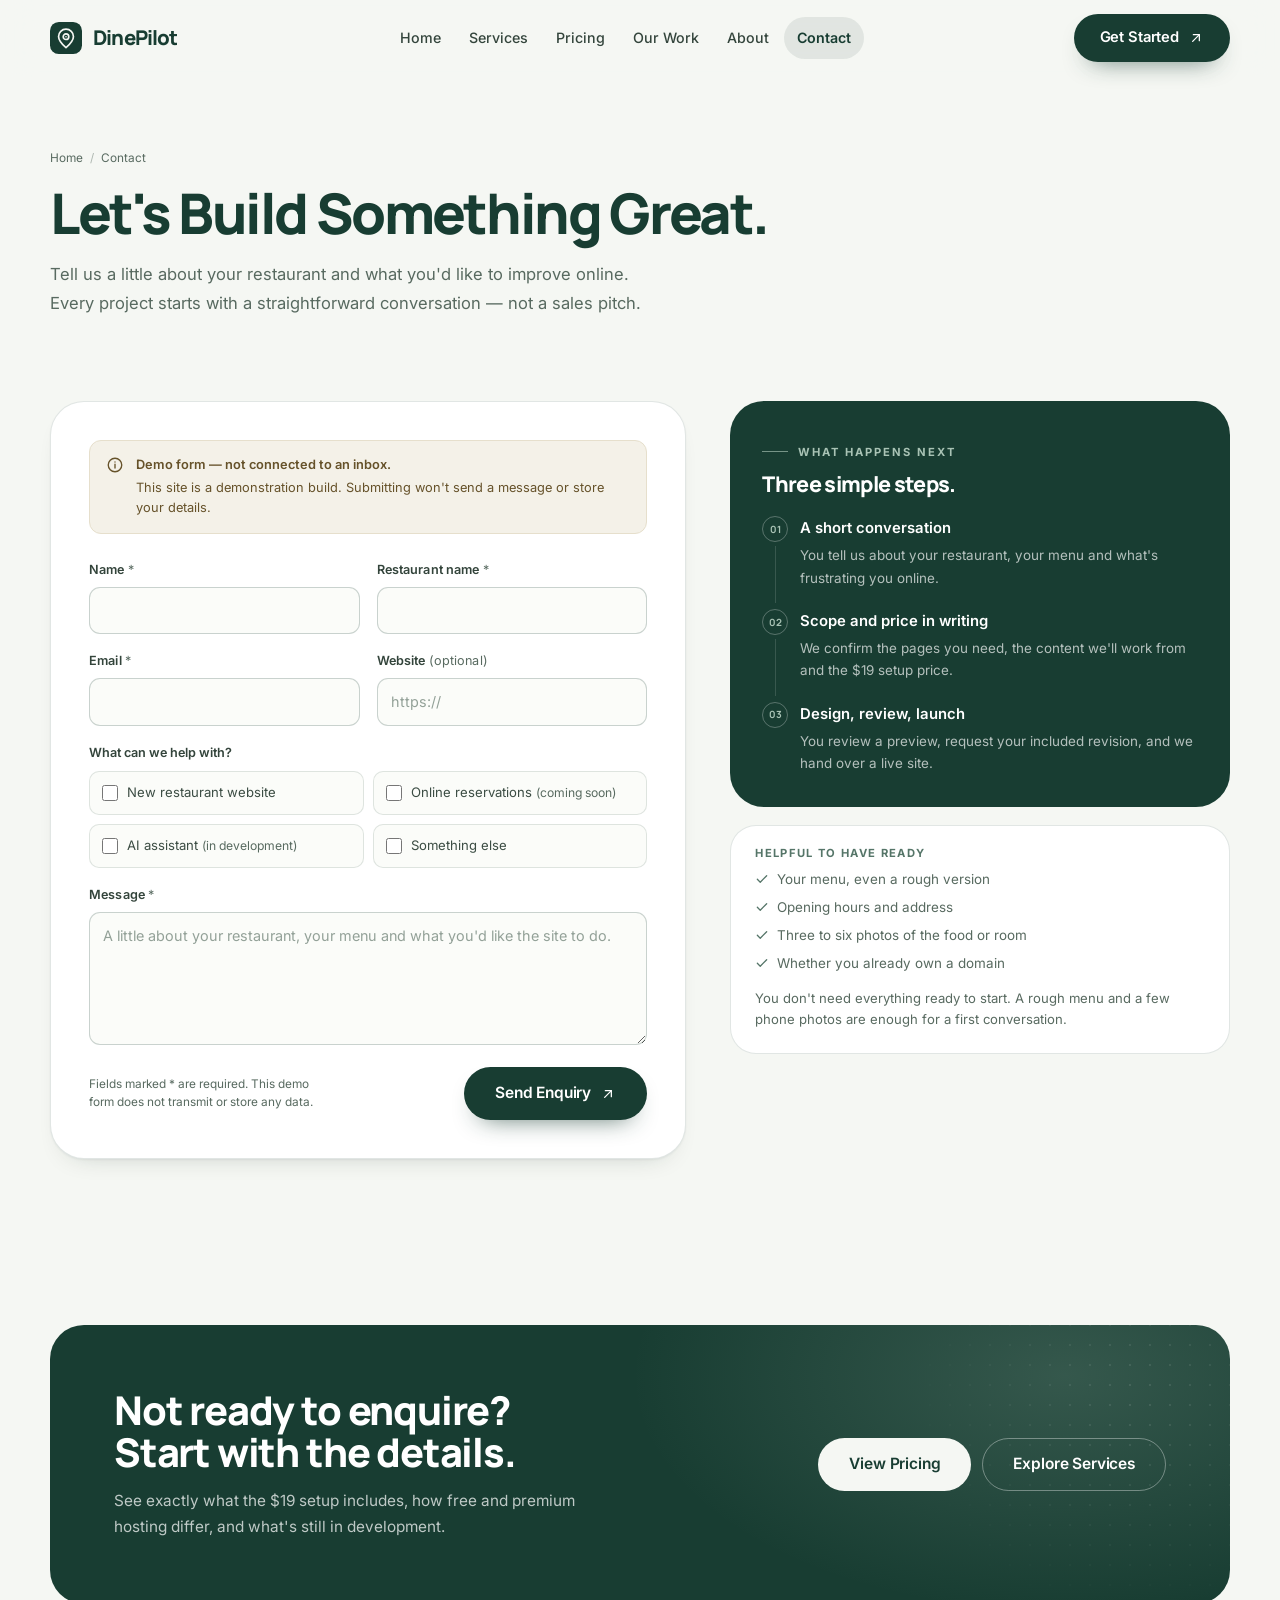
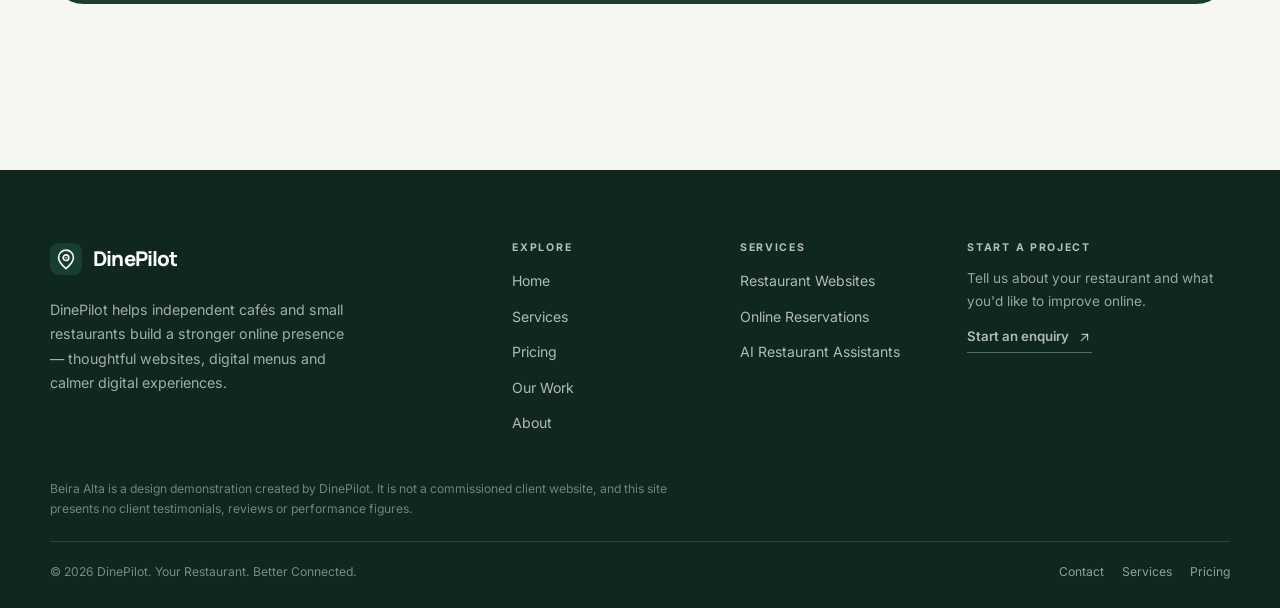
==== contact.html @ 406a835b "Add files via upload" ====
<!DOCTYPE html>
<html lang="en">
<head>
  <meta charset="utf-8">
  <meta name="viewport" content="width=device-width, initial-scale=1">
  <title>Contact DinePilot — Let's Build Something Great</title>
  <meta name="description" content="Tell DinePilot about your restaurant and what you'd like to improve online. Enquire about a restaurant website, online reservations or an AI assistant.">
  <meta name="theme-color" content="#183D32">
  <meta name="robots" content="index, follow">
  <meta property="og:type" content="website">
  <meta property="og:site_name" content="DinePilot">
  <meta property="og:title" content="Contact DinePilot">
  <meta property="og:description" content="Start an enquiry about a restaurant website, reservations or an AI assistant. Clear steps, no hard sell.">
  <meta property="og:image" content="assets/img/coffee-cheers.jpg">
  <meta name="twitter:card" content="summary_large_image">
  <link rel="icon" href="favicon.svg" type="image/svg+xml">
  <link rel="preconnect" href="https://fonts.googleapis.com">
  <link rel="preconnect" href="https://fonts.gstatic.com" crossorigin>
  <link href="https://fonts.googleapis.com/css2?family=Inter:wght@400;500;600&family=Manrope:wght@600;700;800&display=swap" rel="stylesheet">
  <link rel="stylesheet" href="assets/css/styles.css"></head>
<body>
  <a class="skip-link" href="#main">Skip to content</a>

  <header class="site-header" data-header>
    <div class="container nav">
      <a class="brand" href="index.html" aria-label="DinePilot home">
        <svg viewBox="0 0 40 40" aria-hidden="true" focusable="false">
          <rect width="40" height="40" rx="11" fill="#183D32"/>
          <path d="M20 9c-5.2 0-9.3 4-9.3 9.1 0 5.6 6.3 11.4 9.3 14 3-2.6 9.3-8.4 9.3-14C29.3 13 25.2 9 20 9Z" fill="none" stroke="#F5F7F3" stroke-width="2.1" stroke-linejoin="round"/>
          <circle cx="20" cy="18.4" r="3.5" fill="none" stroke="#F5F7F3" stroke-width="2.1"/>
          <circle cx="20" cy="18.4" r="1" fill="#F5F7F3"/>
        </svg>
        DinePilot
      </a>

      <nav aria-label="Primary">
        <ul class="nav__links">
          <li><a href="index.html">Home</a></li>
          <li><a href="services.html">Services</a></li>
          <li><a href="pricing.html">Pricing</a></li>
          <li><a href="work.html">Our Work</a></li>
          <li><a href="about.html">About</a></li>
          <li><a href="contact.html" aria-current="page">Contact</a></li>
        </ul>
      </nav>

      <div class="nav__cta">
        <a class="btn btn--primary" href="contact.html">
          Get Started
          <svg viewBox="0 0 24 24" fill="none" stroke="currentColor" stroke-width="1.9" stroke-linecap="round" stroke-linejoin="round" aria-hidden="true"><path d="M7 17 17 7"/><path d="M8 7h9v9"/></svg>
        </a>
        <button class="nav__toggle" type="button" aria-expanded="false" aria-controls="mobile-nav" aria-label="Open menu" data-nav-toggle><span></span></button>
      </div>
    </div>

    <div class="mobile-nav" id="mobile-nav" data-mobile-nav>
      <nav aria-label="Mobile">
        <ul>
          <li><a href="index.html">Home</a></li>
          <li><a href="services.html">Services</a></li>
          <li><a href="pricing.html">Pricing</a></li>
          <li><a href="work.html">Our Work</a></li>
          <li><a href="about.html">About</a></li>
          <li><a href="contact.html" aria-current="page">Contact</a></li>
        </ul>
      </nav>
      <a class="btn btn--primary" href="contact.html">Get Started</a>
    </div>
  </header>

  <main id="main">
    <section class="page-hero">
      <div class="container">
        <nav class="crumbs" aria-label="Breadcrumb">
          <a href="index.html">Home</a>
          <span class="sep">/</span>
          <span aria-current="page">Contact</span>
        </nav>
        <h1>Let's Build Something Great.</h1>
        <p class="lede">Tell us a little about your restaurant and what you'd like to improve online. Every project starts with a straightforward conversation — not a sales pitch.</p>
      </div>
    </section>

    <section class="section" style="padding-top: clamp(18px, 3vw, 32px);">
      <div class="container contact-grid">
        <form class="form-card" data-demo-form>
          <div class="demo-banner" role="note">
            <svg viewBox="0 0 24 24" fill="none" stroke="currentColor" stroke-width="1.8" stroke-linecap="round" stroke-linejoin="round" aria-hidden="true"><circle cx="12" cy="12" r="9"/><path d="M12 11v5M12 8h.01"/></svg>
            <div>
              <strong>Demo form — not connected to an inbox.</strong>
              This site is a demonstration build. Submitting won't send a message or store your details.
            </div>
          </div>

          <div class="form-grid">
            <div class="field">
              <label for="name">Name <span class="opt" aria-hidden="true">*</span></label>
              <input id="name" name="name" type="text" autocomplete="name" required>
            </div>
            <div class="field">
              <label for="restaurant">Restaurant name <span class="opt" aria-hidden="true">*</span></label>
              <input id="restaurant" name="restaurant" type="text" autocomplete="organization" required>
            </div>
            <div class="field">
              <label for="email">Email <span class="opt" aria-hidden="true">*</span></label>
              <input id="email" name="email" type="email" autocomplete="email" required>
            </div>
            <div class="field">
              <label for="website">Website <span class="opt">(optional)</span></label>
              <input id="website" name="website" type="url" placeholder="https://" autocomplete="url">
            </div>

            <fieldset class="field--full">
              <legend>What can we help with?</legend>
              <div class="check-grid">
                <label class="check">
                  <input type="checkbox" name="interest" value="website">
                  <span>New restaurant website</span>
                </label>
                <label class="check">
                  <input type="checkbox" name="interest" value="reservations">
                  <span>Online reservations <em>(coming soon)</em></span>
                </label>
                <label class="check">
                  <input type="checkbox" name="interest" value="ai">
                  <span>AI assistant <em>(in development)</em></span>
                </label>
                <label class="check">
                  <input type="checkbox" name="interest" value="other">
                  <span>Something else</span>
                </label>
              </div>
            </fieldset>

            <div class="field field--full">
              <label for="message">Message <span class="opt" aria-hidden="true">*</span></label>
              <textarea id="message" name="message" rows="5" required placeholder="A little about your restaurant, your menu and what you'd like the site to do."></textarea>
            </div>
          </div>

          <div class="form-footer">
            <p>Fields marked * are required. This demo form does not transmit or store any data.</p>
            <button class="btn btn--primary btn--lg" type="submit">
              Send Enquiry
              <svg viewBox="0 0 24 24" fill="none" stroke="currentColor" stroke-width="1.9" stroke-linecap="round" stroke-linejoin="round" aria-hidden="true"><path d="M7 17 17 7"/><path d="M8 7h9v9"/></svg>
            </button>
          </div>
          <div class="form-status" role="status" aria-live="polite" data-form-status></div>
        </form>

        <aside>
          <div class="steps-card">
            <span class="eyebrow eyebrow--light">What happens next</span>
            <h2>Three simple steps.</h2>
            <ol>
              <li>
                <strong>A short conversation</strong>
                <p>You tell us about your restaurant, your menu and what's frustrating you online.</p>
              </li>
              <li>
                <strong>Scope and price in writing</strong>
                <p>We confirm the pages you need, the content we'll work from and the $19 setup price.</p>
              </li>
              <li>
                <strong>Design, review, launch</strong>
                <p>You review a preview, request your included revision, and we hand over a live site.</p>
              </li>
            </ol>
          </div>

          <div class="aside-note">
            <h3>Helpful to have ready</h3>
            <ul>
              <li><svg viewBox="0 0 24 24" fill="none" stroke="currentColor" stroke-width="2.2" stroke-linecap="round" stroke-linejoin="round" aria-hidden="true"><path d="m4 12.5 5 5L20 6.5"/></svg>Your menu, even a rough version</li>
              <li><svg viewBox="0 0 24 24" fill="none" stroke="currentColor" stroke-width="2.2" stroke-linecap="round" stroke-linejoin="round" aria-hidden="true"><path d="m4 12.5 5 5L20 6.5"/></svg>Opening hours and address</li>
              <li><svg viewBox="0 0 24 24" fill="none" stroke="currentColor" stroke-width="2.2" stroke-linecap="round" stroke-linejoin="round" aria-hidden="true"><path d="m4 12.5 5 5L20 6.5"/></svg>Three to six photos of the food or room</li>
              <li><svg viewBox="0 0 24 24" fill="none" stroke="currentColor" stroke-width="2.2" stroke-linecap="round" stroke-linejoin="round" aria-hidden="true"><path d="m4 12.5 5 5L20 6.5"/></svg>Whether you already own a domain</li>
            </ul>
            <p style="margin-top: 14px;">You don't need everything ready to start. A rough menu and a few phone photos are enough for a first conversation.</p>
          </div>
        </aside>
      </div>
    </section>

    <section class="section section--tight" style="padding-bottom: clamp(40px, 5vw, 64px);">
      <div class="container">
        <div class="cta-panel reveal">
          <div class="cta-panel__inner">
            <div>
              <h2>Not ready to enquire? Start with the details.</h2>
              <p>See exactly what the $19 setup includes, how free and premium hosting differ, and what's still in development.</p>
            </div>
            <div class="cta-panel__actions">
              <a class="btn btn--light btn--lg" href="pricing.html">View Pricing</a>
              <a class="btn btn--outline-light btn--lg" href="services.html">Explore Services</a>
            </div>
          </div>
        </div>
      </div>
    </section>
  </main>

  <footer class="site-footer">
    <div class="container">
      <div class="footer__grid">
        <div>
          <a class="brand brand--footer" href="index.html" aria-label="DinePilot home">
            <svg viewBox="0 0 40 40" aria-hidden="true" focusable="false">
              <rect width="40" height="40" rx="11" fill="#183D32"/>
              <path d="M20 9c-5.2 0-9.3 4-9.3 9.1 0 5.6 6.3 11.4 9.3 14 3-2.6 9.3-8.4 9.3-14C29.3 13 25.2 9 20 9Z" fill="none" stroke="#F5F7F3" stroke-width="2.1" stroke-linejoin="round"/>
              <circle cx="20" cy="18.4" r="3.5" fill="none" stroke="#F5F7F3" stroke-width="2.1"/>
              <circle cx="20" cy="18.4" r="1" fill="#F5F7F3"/>
            </svg>
            DinePilot
          </a>
          <p class="footer__about">DinePilot helps independent cafés and small restaurants build a stronger online presence — thoughtful websites, digital menus and calmer digital experiences.</p>
        </div>
        <div class="footer__col">
          <h4>Explore</h4>
          <ul>
            <li><a href="index.html">Home</a></li>
            <li><a href="services.html">Services</a></li>
            <li><a href="pricing.html">Pricing</a></li>
            <li><a href="work.html">Our Work</a></li>
            <li><a href="about.html">About</a></li>
          </ul>
        </div>
        <div class="footer__col">
          <h4>Services</h4>
          <ul>
            <li><a href="services.html#websites">Restaurant Websites</a></li>
            <li><a href="services.html#reservations">Online Reservations</a></li>
            <li><a href="services.html#assistants">AI Restaurant Assistants</a></li>
          </ul>
        </div>
        <div class="footer__col">
          <h4>Start a project</h4>
          <p>Tell us about your restaurant and what you'd like to improve online.</p>
          <a class="link-arrow link-arrow--light" href="contact.html">
            Start an enquiry
            <svg viewBox="0 0 24 24" fill="none" stroke="currentColor" stroke-width="1.9" stroke-linecap="round" stroke-linejoin="round" aria-hidden="true"><path d="M7 17 17 7"/><path d="M8 7h9v9"/></svg>
          </a>
        </div>
      </div>
      <p class="footer__note">Beira Alta is a design demonstration created by DinePilot. It is not a commissioned client website, and this site presents no client testimonials, reviews or performance figures.</p>
      <div class="footer__bottom">
        <p>© <span data-year>2026</span> DinePilot. Your Restaurant. Better Connected.</p>
        <ul>
          <li><a href="contact.html">Contact</a></li>
          <li><a href="services.html">Services</a></li>
          <li><a href="pricing.html">Pricing</a></li>
        </ul>
      </div>
    </div>
  </footer>

  <script src="assets/js/main.js" defer></script>
</body>
</html>
---- assets/css/styles.css ----
/* ==========================================================================
   DinePilot — design system
   Forest green, warm off-white, editorial type, quiet motion.
   ========================================================================== */

:root {
  --forest: #183d32;
  --forest-800: #14342a;
  --forest-900: #0f271f;
  --moss: #557568;
  --sage: #a9c3b5;
  --sage-100: #e7eee8;
  --sage-50: #f0f4ef;
  --paper: #f5f7f3;
  --white: #ffffff;
  --ink: #202923;
  --muted: #586a60;
  --line: rgba(24, 61, 50, 0.13);
  --line-strong: rgba(24, 61, 50, 0.22);
  --sand: #f4f1e8;
  --sand-ink: #6d5830;

  --font-display: "Manrope", "Inter", system-ui, -apple-system, "Segoe UI", sans-serif;
  --font-body: "Inter", system-ui, -apple-system, "Segoe UI", sans-serif;

  --radius-sm: 12px;
  --radius: 18px;
  --radius-lg: 26px;
  --radius-xl: 34px;

  --shadow-sm: 0 1px 2px rgba(16, 39, 31, 0.05), 0 12px 28px -20px rgba(16, 39, 31, 0.3);
  --shadow-md: 0 2px 4px rgba(16, 39, 31, 0.05), 0 26px 50px -30px rgba(16, 39, 31, 0.42);
  --shadow-lg: 0 34px 70px -34px rgba(16, 39, 31, 0.5);

  --container: 1180px;
  --gut: clamp(20px, 5vw, 40px);
  --ease: cubic-bezier(0.22, 0.61, 0.36, 1);
}

/* ---------- Reset ---------- */
*,
*::before,
*::after { box-sizing: border-box; }

html { -webkit-text-size-adjust: 100%; scroll-behavior: smooth; }

body {
  margin: 0;
  background: var(--paper);
  color: var(--ink);
  font-family: var(--font-body);
  font-size: 16px;
  line-height: 1.65;
  -webkit-font-smoothing: antialiased;
  -moz-osx-font-smoothing: grayscale;
  overflow-x: clip;
}

body.is-locked { overflow: hidden; }

img { display: block; max-width: 100%; height: auto; }
svg { display: block; }
a { color: inherit; text-decoration: none; }
button { font: inherit; }
ul, ol { margin: 0; padding: 0; }
p { margin: 0; }

::selection { background: var(--forest); color: var(--paper); }

:focus-visible {
  outline: 3px solid #6f9683;
  outline-offset: 3px;
  border-radius: 4px;
}

h1, h2, h3, h4 {
  margin: 0;
  font-family: var(--font-display);
  font-weight: 800;
  line-height: 1.06;
  letter-spacing: -0.03em;
  color: var(--forest);
  text-wrap: balance;
}

/* ---------- Layout helpers ---------- */
.container {
  width: min(100% - (var(--gut) * 2), var(--container));
  margin-inline: auto;
}

.section { padding-block: clamp(64px, 8vw, 110px); }
.section--white { background: var(--white); }
.section--tight { padding-block: clamp(40px, 5vw, 64px); }

.skip-link {
  position: absolute;
  top: -100px;
  left: 20px;
  z-index: 200;
  background: var(--forest);
  color: #fff;
  padding: 12px 20px;
  border-radius: 999px;
  font-size: 0.9rem;
  font-weight: 600;
  transition: top 0.2s var(--ease);
}
.skip-link:focus { top: 16px; }

.visually-hidden {
  position: absolute;
  width: 1px;
  height: 1px;
  padding: 0;
  margin: -1px;
  overflow: hidden;
  clip: rect(0 0 0 0);
  white-space: nowrap;
  border: 0;
}

/* ---------- Type ---------- */
.eyebrow {
  display: inline-flex;
  align-items: center;
  gap: 10px;
  font-family: var(--font-body);
  font-size: 0.7rem;
  font-weight: 700;
  letter-spacing: 0.18em;
  text-transform: uppercase;
  color: var(--moss);
}
.eyebrow::before {
  content: "";
  width: 26px;
  height: 1px;
  background: currentColor;
  opacity: 0.65;
}
.eyebrow--light { color: var(--sage); }

.section-title {
  font-size: clamp(1.95rem, 3.4vw, 2.85rem);
  line-height: 1.08;
}

.section-lede {
  max-width: 56ch;
  color: var(--muted);
  font-size: 1.03rem;
  line-height: 1.72;
}

.section-head {
  display: grid;
  gap: 16px;
  margin-bottom: clamp(34px, 4.6vw, 54px);
}

.section-head--split {
  grid-template-columns: minmax(0, 1.12fr) minmax(0, 0.88fr);
  gap: 24px 56px;
  align-items: end;
  max-width: none;
}
.section-head--split .section-lede { max-width: 46ch; padding-bottom: 4px; }

/* ---------- Buttons ---------- */
.btn {
  display: inline-flex;
  align-items: center;
  justify-content: center;
  gap: 9px;
  padding: 14px 25px;
  border: 1px solid transparent;
  border-radius: 999px;
  background: none;
  font-family: var(--font-body);
  font-size: 0.92rem;
  font-weight: 600;
  line-height: 1.2;
  letter-spacing: -0.01em;
  color: var(--forest);
  white-space: nowrap;
  cursor: pointer;
  transition: background-color 0.25s var(--ease), color 0.25s var(--ease),
    border-color 0.25s var(--ease), transform 0.25s var(--ease),
    box-shadow 0.25s var(--ease);
}
.btn svg {
  width: 16px;
  height: 16px;
  flex: none;
  transition: transform 0.25s var(--ease);
}
.btn:hover svg { transform: translate(2px, -2px); }

.btn--primary {
  background: var(--forest);
  color: #fff;
  box-shadow: 0 12px 26px -16px rgba(24, 61, 50, 0.9);
}
.btn--primary:hover {
  background: var(--forest-800);
  transform: translateY(-2px);
  box-shadow: 0 20px 36px -18px rgba(24, 61, 50, 0.85);
}

.btn--ghost {
  background: var(--white);
  color: var(--forest);
  border-color: var(--line-strong);
}
.btn--ghost:hover {
  border-color: var(--forest);
  transform: translateY(-2px);
  box-shadow: var(--shadow-sm);
}

.btn--light { background: var(--paper); color: var(--forest); }
.btn--light:hover { background: #fff; transform: translateY(-2px); }

.btn--outline-light {
  background: transparent;
  color: #fff;
  border-color: rgba(255, 255, 255, 0.36);
}
.btn--outline-light:hover {
  background: rgba(255, 255, 255, 0.09);
  border-color: rgba(255, 255, 255, 0.65);
}

.btn--lg { padding: 16px 30px; font-size: 0.97rem; }
.btn--block { width: 100%; }

.btn--disabled {
  background: rgba(24, 61, 50, 0.06);
  color: rgba(24, 61, 50, 0.55);
  border-color: var(--line);
  cursor: default;
  pointer-events: none;
}
.btn--lg.btn--disabled { padding: 16px 30px; font-size: 0.97rem; }

.link-arrow {
  display: inline-flex;
  align-items: center;
  gap: 8px;
  align-self: flex-start;
  padding-bottom: 4px;
  border-bottom: 1px solid var(--line-strong);
  font-size: 0.9rem;
  font-weight: 600;
  color: var(--forest);
  transition: border-color 0.25s var(--ease), gap 0.25s var(--ease);
}
.link-arrow svg { width: 15px; height: 15px; }
.link-arrow:hover { border-color: var(--forest); gap: 12px; }
.link-arrow--light { color: #fff; border-color: rgba(255, 255, 255, 0.3); }
.link-arrow--light:hover { border-color: #fff; }

/* ---------- Header ---------- */
.site-header {
  position: sticky;
  top: 0;
  z-index: 60;
  background: rgba(245, 247, 243, 0.84);
  -webkit-backdrop-filter: blur(16px) saturate(140%);
  backdrop-filter: blur(16px) saturate(140%);
  border-bottom: 1px solid transparent;
  transition: border-color 0.3s var(--ease), box-shadow 0.3s var(--ease),
    background-color 0.3s var(--ease);
}
.site-header.is-scrolled {
  background: rgba(245, 247, 243, 0.94);
  border-bottom-color: var(--line);
  box-shadow: 0 14px 30px -30px rgba(16, 39, 31, 0.6);
}

.nav {
  display: flex;
  align-items: center;
  justify-content: space-between;
  gap: 26px;
  height: 76px;
}

.brand {
  display: inline-flex;
  align-items: center;
  gap: 11px;
  font-family: var(--font-display);
  font-size: 1.27rem;
  font-weight: 800;
  letter-spacing: -0.04em;
  color: var(--forest);
}
.brand svg { width: 32px; height: 32px; flex: none; }

.nav__links {
  display: flex;
  align-items: center;
  gap: 2px;
  list-style: none;
}
.nav__links a {
  display: block;
  padding: 9px 13px;
  border-radius: 999px;
  font-size: 0.89rem;
  font-weight: 500;
  color: #34453c;
  transition: background-color 0.22s var(--ease), color 0.22s var(--ease);
}
.nav__links a:hover { background: rgba(24, 61, 50, 0.06); color: var(--forest); }
.nav__links a[aria-current="page"] {
  background: rgba(24, 61, 50, 0.09);
  color: var(--forest);
  font-weight: 600;
}

.nav__cta { display: flex; align-items: center; gap: 12px; }

.nav__toggle {
  display: none;
  width: 44px;
  height: 44px;
  align-items: center;
  justify-content: center;
  padding: 0;
  border: 1px solid var(--line-strong);
  border-radius: 12px;
  background: var(--white);
  color: var(--forest);
  cursor: pointer;
}
.nav__toggle span {
  position: relative;
  display: block;
  width: 18px;
  height: 1.5px;
  background: currentColor;
  border-radius: 2px;
  transition: transform 0.25s var(--ease), background-color 0.2s;
}
.nav__toggle span::before,
.nav__toggle span::after {
  content: "";
  position: absolute;
  left: 0;
  width: 18px;
  height: 1.5px;
  background: currentColor;
  border-radius: 2px;
  transition: transform 0.25s var(--ease), top 0.25s var(--ease);
}
.nav__toggle span::before { top: -6px; }
.nav__toggle span::after { top: 6px; }
.nav__toggle[aria-expanded="true"] span { background: transparent; }
.nav__toggle[aria-expanded="true"] span::before { top: 0; transform: rotate(45deg); }
.nav__toggle[aria-expanded="true"] span::after { top: 0; transform: rotate(-45deg); }

.mobile-nav {
  display: none;
  position: absolute;
  inset: 100% 0 auto;
  padding: 10px var(--gut) 24px;
  background: var(--paper);
  border-bottom: 1px solid var(--line);
  box-shadow: 0 30px 50px -30px rgba(16, 39, 31, 0.45);
}
.mobile-nav.is-open { display: block; }
.mobile-nav ul { list-style: none; }
.mobile-nav li + li { border-top: 1px solid var(--line); }
.mobile-nav a:not(.btn) {
  display: block;
  padding: 15px 2px;
  font-family: var(--font-display);
  font-size: 1.05rem;
  font-weight: 600;
  letter-spacing: -0.02em;
  color: var(--forest);
}
.mobile-nav a[aria-current="page"] { color: var(--moss); }
.mobile-nav .btn { margin-top: 16px; width: 100%; }

/* ---------- Hero ---------- */
.hero { padding-block: clamp(38px, 5.5vw, 74px) clamp(56px, 7vw, 96px); }

.hero__grid {
  display: grid;
  grid-template-columns: minmax(0, 1.03fr) minmax(0, 0.97fr);
  gap: clamp(36px, 5vw, 72px);
  align-items: center;
}

.hero__badge {
  display: inline-flex;
  align-items: center;
  gap: 9px;
  padding: 7px 14px 7px 11px;
  border: 1px solid var(--line);
  border-radius: 999px;
  background: rgba(255, 255, 255, 0.72);
  font-size: 0.75rem;
  font-weight: 600;
  letter-spacing: 0.01em;
  color: #3c4e44;
}
.hero__badge .dot {
  width: 7px;
  height: 7px;
  border-radius: 50%;
  background: #4c8a68;
  box-shadow: 0 0 0 3px rgba(76, 138, 104, 0.15);
}

.hero h1 {
  margin-top: 20px;
  font-size: clamp(2.55rem, 5.1vw, 4.2rem);
  line-height: 1.02;
  letter-spacing: -0.045em;
}
.hero h1 .accent { color: var(--moss); }

.hero__lede {
  margin-top: 22px;
  max-width: 47ch;
  color: var(--muted);
  font-size: clamp(1rem, 1.35vw, 1.09rem);
  line-height: 1.72;
}

.hero__actions {
  display: flex;
  flex-wrap: wrap;
  gap: 12px;
  margin-top: 30px;
}

.hero__proof {
  display: flex;
  flex-wrap: wrap;
  align-items: center;
  gap: 9px 20px;
  margin-top: 28px;
  list-style: none;
  font-size: 0.8rem;
  color: var(--muted);
}
.hero__proof li { display: flex; align-items: center; gap: 7px; }
.hero__proof svg { width: 14px; height: 14px; flex: none; color: var(--moss); }

.hero__visual { position: relative; z-index: 1; }
.hero__visual::before {
  content: "";
  position: absolute;
  inset: 26px -20px -20px 26px;
  border: 1px solid rgba(85, 117, 104, 0.32);
  border-radius: var(--radius-xl);
  z-index: 0;
}
.hero__photo {
  position: relative;
  z-index: 1;
  aspect-ratio: 4 / 3.85;
  border-radius: var(--radius-xl);
  overflow: hidden;
  box-shadow: var(--shadow-lg);
  background: var(--sage-100);
}
.hero__photo img {
  width: 100%;
  height: 100%;
  object-fit: cover;
  transition: transform 1.1s var(--ease);
}
.hero__visual:hover .hero__photo img { transform: scale(1.035); }

/* Floating browser mockup */
.mockup {
  position: absolute;
  left: clamp(-14px, -2vw, -30px);
  bottom: 16px;
  z-index: 3;
  width: min(300px, 74%);
  border: 1px solid var(--line);
  border-radius: 14px;
  background: #fff;
  box-shadow: var(--shadow-lg);
  overflow: hidden;
  transform: rotate(-2deg);
  transition: transform 0.6s var(--ease);
}
.hero__visual:hover .mockup { transform: rotate(0deg) translateY(-6px); }

.mockup__bar {
  display: flex;
  align-items: center;
  gap: 4px;
  padding: 8px 9px;
  background: #fafbf8;
  border-bottom: 1px solid #edf1ec;
}
.mockup__bar i {
  width: 5px;
  height: 5px;
  border-radius: 50%;
  background: #dbe3da;
}
.mockup__url {
  flex: 1;
  margin-left: 5px;
  padding: 3px 7px;
  border-radius: 999px;
  background: #f0f4ef;
  font-size: 6.5px;
  letter-spacing: 0.03em;
  color: #87988d;
  white-space: nowrap;
  overflow: hidden;
  text-overflow: ellipsis;
}

.mockup__screen { padding: 9px 10px 10px; background: #fff; }
.mockup__nav {
  display: flex;
  align-items: center;
  justify-content: space-between;
  margin-bottom: 7px;
  font-family: var(--font-display);
  font-size: 8px;
  font-weight: 800;
  letter-spacing: -0.02em;
  color: var(--forest);
}
.mockup__nav span { display: flex; gap: 3px; }
.mockup__nav i { width: 12px; height: 2.5px; border-radius: 2px; background: #dde5dc; }

.mockup__hero {
  position: relative;
  aspect-ratio: 4 / 2.9;
  border-radius: 7px;
  overflow: hidden;
  background: var(--forest);
}
.mockup__hero img { width: 100%; height: 100%; object-fit: cover; }
.mockup__hero::after {
  content: "";
  position: absolute;
  inset: 0;
  background: linear-gradient(180deg, rgba(15, 39, 31, 0.05) 10%, rgba(15, 39, 31, 0.82) 100%);
}
.mockup__copy {
  position: absolute;
  right: 9px;
  bottom: 9px;
  left: 9px;
  z-index: 1;
  color: #fff;
}
.mockup__copy small {
  display: block;
  font-size: 5.5px;
  font-weight: 600;
  letter-spacing: 0.2em;
  text-transform: uppercase;
  opacity: 0.82;
}
.mockup__copy b {
  display: block;
  margin: 2px 0 6px;
  font-family: var(--font-display);
  font-size: 11.5px;
  line-height: 1.02;
  letter-spacing: -0.03em;
}
.mockup__btn {
  display: inline-block;
  padding: 3.5px 7px;
  border-radius: 999px;
  background: #fff;
  color: var(--forest);
  font-size: 5.5px;
  font-weight: 700;
  letter-spacing: 0.01em;
}
.mockup__strip { display: flex; gap: 4px; margin-top: 6px; }
.mockup__strip span {
  flex: 1;
  padding: 3.5px 0;
  border-radius: 3px;
  background: #f2f6f1;
  color: #6e8075;
  font-size: 5.5px;
  letter-spacing: 0.04em;
  text-align: center;
}

.float-note {
  position: absolute;
  z-index: 4;
  top: 24px;
  right: -12px;
  display: flex;
  align-items: center;
  gap: 10px;
  padding: 10px 14px 10px 11px;
  border: 1px solid var(--line);
  border-radius: 14px;
  background: #fff;
  box-shadow: var(--shadow-md);
}
.float-note__icon {
  display: grid;
  place-items: center;
  width: 30px;
  height: 30px;
  border-radius: 9px;
  background: var(--sage-100);
  color: var(--forest);
}
.float-note__icon svg { width: 15px; height: 15px; }
.float-note strong {
  display: block;
  font-family: var(--font-body);
  font-size: 0.72rem;
  font-weight: 600;
  letter-spacing: -0.01em;
  color: var(--forest);
  line-height: 1.3;
}
.float-note span.sub {
  display: block;
  font-size: 0.66rem;
  color: var(--muted);
  line-height: 1.4;
}

/* ---------- Capability strip ---------- */
.capabilities {
  border-top: 1px solid var(--line);
  border-bottom: 1px solid var(--line);
  padding-block: 18px;
}
.capabilities ul {
  display: flex;
  flex-wrap: wrap;
  align-items: center;
  justify-content: space-between;
  gap: 12px 26px;
  list-style: none;
}
.capabilities li {
  display: flex;
  align-items: center;
  gap: 10px;
  font-size: 0.7rem;
  font-weight: 600;
  letter-spacing: 0.13em;
  text-transform: uppercase;
  color: var(--moss);
}
.capabilities li::before {
  content: "";
  width: 4px;
  height: 4px;
  border-radius: 50%;
  background: var(--sage);
}

/* ---------- Service cards ---------- */
.services__grid {
  display: grid;
  grid-template-columns: repeat(3, minmax(0, 1fr));
  gap: 20px;
}

.service-card {
  display: flex;
  flex-direction: column;
  padding: 28px 26px 26px;
  border: 1px solid var(--line);
  border-radius: var(--radius-lg);
  background: var(--white);
  box-shadow: var(--shadow-sm);
  transition: transform 0.35s var(--ease), box-shadow 0.35s var(--ease),
    border-color 0.35s var(--ease);
}
.service-card:hover {
  transform: translateY(-5px);
  border-color: rgba(24, 61, 50, 0.26);
  box-shadow: var(--shadow-md);
}

.service-card__top {
  display: flex;
  align-items: flex-start;
  justify-content: space-between;
  gap: 12px;
  margin-bottom: 22px;
}
.icon-box {
  display: grid;
  place-items: center;
  width: 46px;
  height: 46px;
  border-radius: 14px;
  background: var(--sage-100);
  color: var(--forest);
}
.icon-box svg { width: 22px; height: 22px; }

.status {
  padding: 5px 10px;
  border-radius: 999px;
  font-size: 0.63rem;
  font-weight: 700;
  letter-spacing: 0.09em;
  text-transform: uppercase;
  white-space: nowrap;
}
.status--live { background: #e3efe6; color: #2b5b41; }
.status--soon { background: var(--sand); color: var(--sand-ink); }

.service-card h3 { font-size: 1.27rem; margin-bottom: 9px; }
.service-card p {
  margin-bottom: 18px;
  color: var(--muted);
  font-size: 0.93rem;
  line-height: 1.65;
}
.service-card .link-arrow { margin-top: auto; }

.checklist {
  display: grid;
  gap: 8px;
  margin-bottom: 24px;
  list-style: none;
  font-size: 0.865rem;
  color: #3b4c43;
}
.checklist li { display: flex; gap: 9px; align-items: flex-start; line-height: 1.55; }
.checklist svg { width: 15px; height: 15px; flex: none; margin-top: 3px; color: var(--moss); }

/* ---------- Why DinePilot ---------- */
.why {
  position: relative;
  overflow: hidden;
  background: var(--forest);
  color: #e9efea;
}
.why::before {
  content: "";
  position: absolute;
  inset: 0;
  background: radial-gradient(760px 420px at 8% 0%, rgba(169, 195, 181, 0.16), transparent 72%);
  pointer-events: none;
}
.why__grid {
  position: relative;
  display: grid;
  grid-template-columns: minmax(0, 0.92fr) minmax(0, 1.08fr);
  gap: clamp(36px, 6vw, 76px);
  align-items: center;
}
.why__media { position: relative; }
.why__media::after {
  content: "";
  position: absolute;
  inset: 20px -18px -18px 20px;
  border: 1px solid rgba(255, 255, 255, 0.16);
  border-radius: var(--radius-lg);
}
.why__media img {
  position: relative;
  z-index: 1;
  width: 100%;
  aspect-ratio: 4 / 3.9;
  object-fit: cover;
  border-radius: var(--radius-lg);
  box-shadow: 0 30px 60px -34px rgba(0, 0, 0, 0.6);
}
.why h2 { color: #fff; margin-top: 16px; }
.why .section-lede { color: rgba(233, 239, 234, 0.74); margin-top: 18px; max-width: 48ch; }

.reason-list {
  margin-top: 26px;
  list-style: none;
  border-top: 1px solid rgba(255, 255, 255, 0.14);
}
.reason {
  display: grid;
  grid-template-columns: 40px minmax(0, 1fr);
  gap: 14px;
  padding: 20px 0;
  border-bottom: 1px solid rgba(255, 255, 255, 0.14);
}
.reason__num {
  padding-top: 3px;
  font-family: var(--font-display);
  font-size: 0.72rem;
  font-weight: 700;
  letter-spacing: 0.1em;
  color: var(--sage);
}
.reason h3 {
  margin-bottom: 5px;
  font-size: 1.03rem;
  font-weight: 700;
  letter-spacing: -0.015em;
  color: #fff;
}
.reason p { font-size: 0.9rem; line-height: 1.65; color: rgba(233, 239, 234, 0.7); }
.why .link-arrow { margin-top: 26px; }

/* ---------- Featured work ---------- */
.work-feature {
  display: grid;
  grid-template-columns: minmax(0, 1.05fr) minmax(0, 0.95fr);
  overflow: hidden;
  border: 1px solid var(--line);
  border-radius: var(--radius-xl);
  background: var(--white);
  box-shadow: var(--shadow-sm);
}
.work-feature__media {
  position: relative;
  width: 100%;
  min-height: 340px;
  overflow: hidden;
  background: var(--sage-100);
}
.work-feature__media img {
  position: absolute;
  inset: 0;
  width: 100%;
  height: 100%;
  object-fit: cover;
  transition: transform 1s var(--ease);
}
.work-feature:hover .work-feature__media img { transform: scale(1.035); }
.work-feature__tag {
  position: absolute;
  top: 18px;
  left: 18px;
  z-index: 1;
  display: inline-flex;
  align-items: center;
  gap: 7px;
  padding: 7px 13px;
  border-radius: 999px;
  background: rgba(255, 255, 255, 0.94);
  -webkit-backdrop-filter: blur(8px);
  backdrop-filter: blur(8px);
  font-size: 0.65rem;
  font-weight: 700;
  letter-spacing: 0.09em;
  text-transform: uppercase;
  color: var(--forest);
}
.work-feature__tag .dot { width: 6px; height: 6px; border-radius: 50%; background: #4c8a68; }

.work-feature__body {
  display: flex;
  flex-direction: column;
  padding: clamp(26px, 3.6vw, 44px);
}
.chips { display: flex; flex-wrap: wrap; gap: 7px; margin-bottom: 16px; }
.chip {
  padding: 5px 10px;
  border-radius: 999px;
  background: var(--sage-50);
  color: var(--moss);
  font-size: 0.66rem;
  font-weight: 600;
  letter-spacing: 0.06em;
  text-transform: uppercase;
}
.work-feature h3 { font-size: clamp(1.55rem, 2.4vw, 2rem); }
.work-feature .work-sub {
  margin-top: 4px;
  font-size: 0.82rem;
  font-weight: 600;
  letter-spacing: 0.03em;
  color: var(--moss);
}
.work-feature p.body {
  margin-top: 14px;
  color: var(--muted);
  font-size: 0.94rem;
  line-height: 1.7;
}
.honesty {
  margin-top: auto;
  padding-top: 26px;
}
.honesty p {
  margin-bottom: 18px;
  padding-left: 12px;
  border-left: 2px solid var(--sage);
  font-size: 0.78rem;
  line-height: 1.6;
  color: var(--muted);
}
.work-feature .actions { display: flex; flex-wrap: wrap; gap: 10px; }

/* ---------- Process ---------- */
.process__grid {
  display: grid;
  grid-template-columns: repeat(3, minmax(0, 1fr));
  border-top: 1px solid var(--line-strong);
}
.process-step { padding: 30px 34px 6px 0; }
.process-step + .process-step {
  padding-left: 34px;
  border-left: 1px solid var(--line);
}
.process-step__label {
  display: inline-flex;
  align-items: center;
  gap: 8px;
  margin-bottom: 16px;
  font-size: 0.68rem;
  font-weight: 700;
  letter-spacing: 0.14em;
  text-transform: uppercase;
  color: var(--moss);
}
.process-step__label .num {
  display: grid;
  place-items: center;
  width: 26px;
  height: 26px;
  border-radius: 50%;
  background: var(--forest);
  color: #fff;
  font-size: 0.65rem;
  letter-spacing: 0;
}
.process-step h3 { font-size: 1.22rem; margin-bottom: 9px; }
.process-step p { color: var(--muted); font-size: 0.92rem; line-height: 1.7; max-width: 34ch; }

/* ---------- CTA panel ---------- */
.cta-panel {
  position: relative;
  overflow: hidden;
  padding: clamp(34px, 5.4vw, 64px);
  border-radius: var(--radius-xl);
  background: var(--forest);
  color: #fff;
}
.cta-panel::before {
  content: "";
  position: absolute;
  inset: 0;
  background: radial-gradient(620px 340px at 86% 18%, rgba(169, 195, 181, 0.2), transparent 70%);
  pointer-events: none;
}
.cta-panel::after {
  content: "";
  position: absolute;
  top: -30px;
  right: -10px;
  width: 340px;
  height: 340px;
  background-image: radial-gradient(rgba(255, 255, 255, 0.22) 1px, transparent 1px);
  background-size: 20px 20px;
  -webkit-mask-image: radial-gradient(circle at 70% 30%, #000, transparent 70%);
  mask-image: radial-gradient(circle at 70% 30%, #000, transparent 70%);
  opacity: 0.5;
  pointer-events: none;
}
.cta-panel__inner {
  position: relative;
  z-index: 1;
  display: grid;
  grid-template-columns: minmax(0, 1.25fr) auto;
  gap: 28px 40px;
  align-items: center;
}
.cta-panel h2 {
  max-width: 24ch;
  color: #fff;
  font-size: clamp(1.85rem, 3.1vw, 2.6rem);
}
.cta-panel p {
  margin-top: 14px;
  max-width: 48ch;
  font-size: 0.96rem;
  line-height: 1.7;
  color: rgba(255, 255, 255, 0.72);
}
.cta-panel__actions { display: flex; flex-wrap: wrap; gap: 11px; }

/* ---------- Footer ---------- */
.site-footer {
  margin-top: clamp(64px, 8vw, 104px);
  padding-top: clamp(48px, 6vw, 72px);
  background: var(--forest-900);
  color: rgba(255, 255, 255, 0.7);
}
.footer__grid {
  display: grid;
  grid-template-columns: minmax(0, 1.55fr) repeat(2, minmax(0, 0.7fr)) minmax(0, 0.95fr);
  gap: 34px;
  padding-bottom: 44px;
}
.brand--footer { color: #fff; }
.footer__about {
  margin-top: 16px;
  max-width: 33ch;
  font-size: 0.89rem;
  line-height: 1.7;
  color: rgba(255, 255, 255, 0.62);
}
.footer__col h4 {
  margin-bottom: 14px;
  font-family: var(--font-body);
  font-size: 0.66rem;
  font-weight: 700;
  letter-spacing: 0.16em;
  text-transform: uppercase;
  color: var(--sage);
}
.footer__col ul { display: grid; gap: 9px; list-style: none; }
.footer__col a {
  font-size: 0.88rem;
  color: rgba(255, 255, 255, 0.68);
  transition: color 0.2s var(--ease);
}
.footer__col a:hover { color: #fff; }
.footer__col p {
  font-size: 0.85rem;
  line-height: 1.65;
  color: rgba(255, 255, 255, 0.58);
  max-width: 30ch;
}
.footer__col .link-arrow { margin-top: 14px; font-size: 0.83rem; }
.footer__note {
  padding-bottom: 22px;
  font-size: 0.76rem;
  line-height: 1.65;
  color: rgba(255, 255, 255, 0.42);
  max-width: 78ch;
}
.footer__bottom {
  display: flex;
  flex-wrap: wrap;
  align-items: center;
  justify-content: space-between;
  gap: 10px 24px;
  padding: 20px 0 26px;
  border-top: 1px solid rgba(255, 255, 255, 0.12);
  font-size: 0.76rem;
  color: rgba(255, 255, 255, 0.45);
}
.footer__bottom p { margin: 0; }
.footer__bottom ul { display: flex; flex-wrap: wrap; gap: 18px; list-style: none; }
.footer__bottom a { color: rgba(255, 255, 255, 0.55); }
.footer__bottom a:hover { color: #fff; }

/* ---------- Inner page hero ---------- */
.page-hero { padding-block: clamp(44px, 5.6vw, 76px) clamp(34px, 4vw, 54px); }
.page-hero__grid {
  display: grid;
  grid-template-columns: minmax(0, 1.4fr) minmax(0, 0.6fr);
  gap: 40px 56px;
  align-items: end;
}
.crumbs {
  display: flex;
  align-items: center;
  gap: 7px;
  font-size: 0.74rem;
  color: var(--muted);
}
.crumbs a { transition: color 0.2s; }
.crumbs a:hover { color: var(--forest); }
.crumbs span.sep { opacity: 0.45; }
.page-hero h1 {
  margin-top: 16px;
  font-size: clamp(2.35rem, 4.4vw, 3.5rem);
  line-height: 1.03;
  letter-spacing: -0.042em;
}
.page-hero .lede {
  margin-top: 18px;
  max-width: 60ch;
  color: var(--muted);
  font-size: 1.04rem;
  line-height: 1.75;
}
.page-hero__aside img {
  width: 100%;
  aspect-ratio: 4 / 3;
  object-fit: cover;
  border-radius: var(--radius-lg);
  box-shadow: var(--shadow-md);
}
.page-hero__meta {
  display: flex;
  flex-wrap: wrap;
  gap: 8px;
  margin-top: 22px;
}

/* ---------- Services page ---------- */
.service-block {
  scroll-margin-top: 100px;
  display: grid;
  grid-template-columns: minmax(0, 1fr) minmax(0, 1fr);
  gap: clamp(30px, 5vw, 62px);
  align-items: center;
  padding-block: clamp(38px, 5.4vw, 58px);
  border-top: 1px solid var(--line);
}
.service-block:first-of-type { border-top: 0; padding-top: 0; }
.service-block--flip .service-block__media { order: 2; }
.service-block__media { position: relative; }
.service-block__media img {
  width: 100%;
  aspect-ratio: 4 / 3.2;
  object-fit: cover;
  border-radius: var(--radius-lg);
  box-shadow: var(--shadow-sm);
}
.service-block__head {
  display: flex;
  flex-wrap: wrap;
  align-items: center;
  gap: 10px 12px;
  margin-bottom: 14px;
}
.service-block__head .status { margin-top: 1px; }
.service-block h2 {
  font-size: clamp(1.65rem, 2.5vw, 2.05rem);
  letter-spacing: -0.035em;
}
.service-block > div > p {
  margin-top: 14px;
  color: var(--muted);
  font-size: 0.96rem;
  line-height: 1.72;
  max-width: 54ch;
}
.feature-list {
  display: grid;
  grid-template-columns: repeat(2, minmax(0, 1fr));
  gap: 10px 20px;
  margin-top: 22px;
  list-style: none;
  font-size: 0.875rem;
  color: #3b4c43;
}
.feature-list li { display: flex; gap: 9px; align-items: flex-start; line-height: 1.55; }
.feature-list svg { width: 15px; height: 15px; flex: none; margin-top: 3px; color: var(--moss); }

.note-panel {
  margin-top: 24px;
  padding: 16px 18px;
  border: 1px solid var(--line);
  border-left: 3px solid var(--moss);
  border-radius: 0 var(--radius-sm) var(--radius-sm) 0;
  background: var(--white);
  font-size: 0.82rem;
  line-height: 1.65;
  color: var(--muted);
}
.note-panel strong { color: var(--forest); font-weight: 600; }

/* ---------- Pricing page ---------- */
.pricing-grid {
  display: grid;
  grid-template-columns: repeat(3, minmax(0, 1fr));
  gap: 20px;
  align-items: stretch;
}
.price-card {
  position: relative;
  display: flex;
  flex-direction: column;
  padding: 28px 25px 26px;
  border: 1px solid var(--line);
  border-radius: var(--radius-lg);
  background: var(--white);
  box-shadow: var(--shadow-sm);
}
.price-card--featured { border-color: var(--forest); box-shadow: var(--shadow-md); }
.price-card--soon { background: #eef2ec; border-style: dashed; border-color: rgba(24, 61, 50, 0.24); box-shadow: none; }
.price-card__flag {
  position: absolute;
  top: 20px;
  right: 20px;
  padding: 5px 10px;
  border-radius: 999px;
  background: var(--forest);
  color: #fff;
  font-size: 0.6rem;
  font-weight: 700;
  letter-spacing: 0.09em;
  text-transform: uppercase;
}
.price-card__label {
  font-size: 0.68rem;
  font-weight: 700;
  letter-spacing: 0.13em;
  text-transform: uppercase;
  color: var(--moss);
}
.price {
  display: flex;
  flex-wrap: wrap;
  align-items: baseline;
  gap: 8px;
  margin: 14px 0 4px;
}
.price strong {
  font-family: var(--font-display);
  font-size: clamp(2.5rem, 3.6vw, 3rem);
  font-weight: 800;
  letter-spacing: -0.05em;
  line-height: 1;
  color: var(--forest);
}
.price span {
  font-size: 0.79rem;
  font-weight: 500;
  color: var(--muted);
}
.price--soon strong { font-size: 1.55rem; letter-spacing: -0.03em; color: rgba(24, 61, 50, 0.72); }
.price-desc { min-height: 44px; margin-top: 8px; font-size: 0.86rem; line-height: 1.6; color: var(--muted); }
.price-card .checklist {
  margin: 20px 0 26px;
  padding-top: 20px;
  border-top: 1px solid var(--line);
  font-size: 0.845rem;
}
.price-card .btn,
.price-card .btn--disabled { margin-top: auto; }

.hosting-grid {
  display: grid;
  grid-template-columns: repeat(2, minmax(0, 1fr));
  gap: 20px;
}
.hosting-card {
  padding: 28px;
  border: 1px solid var(--line);
  border-radius: var(--radius-lg);
  background: var(--white);
}
.hosting-card__head {
  display: flex;
  flex-wrap: wrap;
  align-items: center;
  justify-content: space-between;
  gap: 10px;
  margin-bottom: 12px;
}
.hosting-card h3 { font-size: 1.24rem; }
.tag {
  padding: 5px 10px;
  border-radius: 999px;
  background: var(--sage-100);
  color: #2d5943;
  font-size: 0.63rem;
  font-weight: 700;
  letter-spacing: 0.08em;
  text-transform: uppercase;
}
.tag--paid { background: var(--sand); color: var(--sand-ink); }
.hosting-card > p { font-size: 0.9rem; line-height: 1.65; color: var(--muted); }
.hosting-card ul { margin-top: 16px; }

.cost-note {
  display: flex;
  gap: 13px;
  margin-top: 22px;
  padding: 17px 19px;
  border-radius: var(--radius);
  background: var(--sage-100);
  color: #2c4a3c;
  font-size: 0.85rem;
  line-height: 1.65;
}
.cost-note svg { width: 19px; height: 19px; flex: none; margin-top: 2px; }
.cost-note strong { font-weight: 600; }

.fine-print {
  margin-top: 22px;
  padding-top: 22px;
  border-top: 1px solid var(--line);
  display: grid;
  grid-template-columns: repeat(3, minmax(0, 1fr));
  gap: 18px 28px;
}
.fine-print div { font-size: 0.8rem; line-height: 1.65; color: var(--muted); }
.fine-print h4 {
  margin-bottom: 5px;
  font-family: var(--font-body);
  font-size: 0.68rem;
  font-weight: 700;
  letter-spacing: 0.11em;
  text-transform: uppercase;
  color: var(--forest);
}

/* ---------- Work page ---------- */
.work-showcase {
  overflow: hidden;
  border: 1px solid var(--line);
  border-radius: var(--radius-xl);
  background: var(--white);
  box-shadow: var(--shadow-sm);
}
.work-showcase__media { position: relative; aspect-ratio: 16 / 8.6; overflow: hidden; background: var(--sage-100); }
.work-showcase__media img {
  width: 100%;
  height: 100%;
  object-fit: cover;
  transition: transform 1.1s var(--ease);
}
.work-showcase:hover .work-showcase__media img { transform: scale(1.025); }
.work-showcase__badge {
  position: absolute;
  top: 20px;
  left: 20px;
  padding: 7px 13px;
  border-radius: 999px;
  background: rgba(255, 255, 255, 0.94);
  -webkit-backdrop-filter: blur(8px);
  backdrop-filter: blur(8px);
  font-size: 0.64rem;
  font-weight: 700;
  letter-spacing: 0.09em;
  text-transform: uppercase;
  color: var(--forest);
}
.work-showcase__body {
  display: grid;
  grid-template-columns: minmax(0, 1.15fr) minmax(0, 0.85fr);
  gap: clamp(24px, 4vw, 48px);
  padding: clamp(26px, 4vw, 44px);
}
.work-showcase h2 { font-size: clamp(1.7rem, 2.8vw, 2.2rem); margin-top: 4px; }
.work-showcase .work-sub { margin-top: 4px; font-size: 0.83rem; font-weight: 600; color: var(--moss); letter-spacing: 0.02em; }
.work-showcase p.body { margin-top: 14px; color: var(--muted); font-size: 0.94rem; line-height: 1.72; }
.work-showcase__side { display: flex; flex-direction: column; gap: 18px; }
.work-showcase__side h3 {
  font-family: var(--font-body);
  font-size: 0.67rem;
  font-weight: 700;
  letter-spacing: 0.13em;
  text-transform: uppercase;
  color: var(--moss);
  margin-bottom: 9px;
}
.work-showcase__side ul { list-style: none; display: grid; gap: 7px; font-size: 0.84rem; color: #3b4c43; }
.work-showcase__side li { display: flex; gap: 8px; align-items: flex-start; }
.work-showcase__side svg { width: 14px; height: 14px; flex: none; margin-top: 3px; color: var(--moss); }
.work-showcase__side .actions { display: flex; flex-wrap: wrap; gap: 10px; margin-top: 2px; }
.work-showcase__note {
  padding-left: 12px;
  border-left: 2px solid var(--sage);
  font-size: 0.78rem;
  line-height: 1.6;
  color: var(--muted);
}

.studies__grid {
  display: grid;
  grid-template-columns: repeat(2, minmax(0, 1fr));
  gap: 20px;
}
.study {
  overflow: hidden;
  border: 1px solid var(--line);
  border-radius: var(--radius-lg);
  background: var(--white);
  box-shadow: var(--shadow-sm);
  transition: transform 0.35s var(--ease), box-shadow 0.35s var(--ease);
}
.study:hover { transform: translateY(-4px); box-shadow: var(--shadow-md); }
.study__media { overflow: hidden; aspect-ratio: 16 / 10; background: var(--sage-100); }
.study__media img { width: 100%; height: 100%; object-fit: cover; transition: transform 0.8s var(--ease); }
.study:hover .study__media img { transform: scale(1.04); }
.study__body { padding: 22px 24px 24px; }
.study__label {
  font-size: 0.64rem;
  font-weight: 700;
  letter-spacing: 0.11em;
  text-transform: uppercase;
  color: var(--moss);
}
.study h3 { margin: 8px 0 6px; font-size: 1.18rem; }
.study p { font-size: 0.88rem; line-height: 1.65; color: var(--muted); }
.study__note {
  margin-top: 14px;
  padding-top: 12px;
  border-top: 1px solid var(--line);
  font-size: 0.73rem;
  color: rgba(32, 41, 35, 0.55);
}

/* ---------- About page ---------- */
.about-story {
  display: grid;
  grid-template-columns: minmax(0, 1.02fr) minmax(0, 0.98fr);
  gap: clamp(30px, 5vw, 64px);
  align-items: start;
}
.about-copy p {
  color: var(--muted);
  font-size: 0.98rem;
  line-height: 1.78;
}
.about-copy p + p { margin-top: 16px; }
.about-copy p.lead {
  font-family: var(--font-display);
  font-size: clamp(1.25rem, 2vw, 1.5rem);
  font-weight: 600;
  line-height: 1.45;
  letter-spacing: -0.02em;
  color: var(--forest);
}
.about-copy p.lead::first-letter {
  float: left;
  margin: 4px 9px 0 0;
  font-family: var(--font-display);
  font-size: 3.2rem;
  font-weight: 800;
  line-height: 0.82;
  color: var(--forest);
}
.about-media { position: sticky; top: 100px; }
.about-media img {
  width: 100%;
  aspect-ratio: 4 / 4.6;
  object-fit: cover;
  border-radius: var(--radius-xl);
  box-shadow: var(--shadow-md);
}
.about-media figcaption {
  margin-top: 12px;
  font-size: 0.74rem;
  line-height: 1.55;
  color: var(--muted);
}
.principles {
  display: grid;
  grid-template-columns: repeat(2, minmax(0, 1fr));
  gap: 0 36px;
  margin-top: 36px;
}
.principle { display: flex; gap: 13px; padding: 18px 0; border-top: 1px solid var(--line); }
.principle__num {
  padding-top: 2px;
  font-family: var(--font-display);
  font-size: 0.7rem;
  font-weight: 700;
  letter-spacing: 0.08em;
  color: var(--moss);
}
.principle h3 { font-size: 0.98rem; font-family: var(--font-body); font-weight: 600; letter-spacing: -0.015em; margin-bottom: 4px; }
.principle p { font-size: 0.84rem; line-height: 1.62; color: var(--muted); }

.statement {
  margin-top: clamp(44px, 6vw, 76px);
  padding: clamp(30px, 4.6vw, 54px);
  border-radius: var(--radius-xl);
  background: var(--forest);
  color: #fff;
}
.statement .eyebrow { color: var(--sage); }
.statement blockquote {
  margin: 16px 0 0;
  max-width: 27ch;
  font-family: var(--font-display);
  font-size: clamp(1.5rem, 2.8vw, 2.15rem);
  font-weight: 700;
  line-height: 1.25;
  letter-spacing: -0.035em;
}
.statement p {
  margin-top: 16px;
  max-width: 52ch;
  font-size: 0.9rem;
  line-height: 1.7;
  color: rgba(255, 255, 255, 0.68);
}

/* ---------- Contact page ---------- */
.contact-grid {
  display: grid;
  grid-template-columns: minmax(0, 1.12fr) minmax(0, 0.88fr);
  gap: clamp(26px, 4vw, 44px);
  align-items: start;
}
.form-card {
  padding: clamp(22px, 3.4vw, 38px);
  border: 1px solid var(--line);
  border-radius: var(--radius-xl);
  background: var(--white);
  box-shadow: var(--shadow-sm);
}
.demo-banner {
  display: flex;
  gap: 12px;
  margin-bottom: 26px;
  padding: 14px 16px;
  border: 1px solid #e6dfcc;
  border-radius: var(--radius-sm);
  background: var(--sand);
  color: #66522a;
  font-size: 0.8rem;
  line-height: 1.6;
}
.demo-banner svg { width: 18px; height: 18px; flex: none; margin-top: 1px; }
.demo-banner strong { display: block; font-weight: 600; margin-bottom: 2px; }

.form-grid { display: grid; grid-template-columns: repeat(2, minmax(0, 1fr)); gap: 17px; }
.field { display: grid; gap: 6px; }
.field--full { grid-column: 1 / -1; }
.field label { font-size: 0.79rem; font-weight: 600; color: #33443b; letter-spacing: 0.01em; }
.field label .opt { font-weight: 400; color: var(--muted); }
.field input,
.field select,
.field textarea {
  width: 100%;
  padding: 12px 13px;
  border: 1px solid var(--line-strong);
  border-radius: 11px;
  background: #fbfcf9;
  color: var(--ink);
  font-family: var(--font-body);
  font-size: 0.9rem;
  line-height: 1.5;
  transition: border-color 0.2s var(--ease), box-shadow 0.2s var(--ease),
    background-color 0.2s var(--ease);
}
.field textarea { min-height: 120px; resize: vertical; }
.field input::placeholder,
.field textarea::placeholder { color: #93a198; }
.field input:focus,
.field select:focus,
.field textarea:focus {
  outline: none;
  border-color: var(--moss);
  background: #fff;
  box-shadow: 0 0 0 3px rgba(85, 117, 104, 0.16);
}

fieldset { margin: 0; padding: 0; border: 0; }
fieldset legend {
  padding: 0;
  margin-bottom: 8px;
  font-size: 0.79rem;
  font-weight: 600;
  color: #33443b;
}
.check-grid { display: grid; grid-template-columns: repeat(2, minmax(0, 1fr)); gap: 9px; }
.check {
  display: flex;
  align-items: center;
  gap: 9px;
  padding: 10px 12px;
  border: 1px solid var(--line);
  border-radius: 10px;
  background: #fbfcf9;
  font-size: 0.82rem;
  color: #3b4c43;
  cursor: pointer;
  transition: border-color 0.2s var(--ease), background-color 0.2s var(--ease);
}
.check:hover { border-color: rgba(24, 61, 50, 0.3); background: #fff; }
.check input { width: 16px; height: 16px; margin: 0; accent-color: var(--forest); flex: none; }
.check span em { font-style: normal; color: var(--muted); font-size: 0.76rem; }

.form-footer {
  display: flex;
  flex-wrap: wrap;
  align-items: center;
  justify-content: space-between;
  gap: 14px;
  margin-top: 22px;
}
.form-footer p { max-width: 34ch; font-size: 0.74rem; line-height: 1.5; color: var(--muted); }
.form-status {
  display: none;
  margin-top: 16px;
  padding: 12px 14px;
  border-radius: 10px;
  font-size: 0.83rem;
  line-height: 1.6;
}
.form-status.is-visible { display: block; }
.form-status[data-tone="info"] { background: var(--sage-100); color: #27493a; }
.form-status[data-tone="error"] { background: #fbece7; color: #8a3a22; }

.steps-card {
  padding: clamp(24px, 3.2vw, 32px);
  border-radius: var(--radius-xl);
  background: var(--forest);
  color: #e9efea;
}
.steps-card h2 { color: #fff; font-size: 1.35rem; margin-top: 12px; }
.steps-card ol { margin-top: 20px; list-style: none; counter-reset: step; }
.steps-card li {
  position: relative;
  padding: 0 0 20px 38px;
  counter-increment: step;
}
.steps-card li:last-child { padding-bottom: 0; }
.steps-card li::before {
  content: counter(step, decimal-leading-zero);
  position: absolute;
  top: 0;
  left: 0;
  display: grid;
  place-items: center;
  width: 26px;
  height: 26px;
  border-radius: 50%;
  border: 1px solid rgba(255, 255, 255, 0.28);
  font-family: var(--font-display);
  font-size: 0.62rem;
  font-weight: 700;
  color: var(--sage);
}
.steps-card li::after {
  content: "";
  position: absolute;
  top: 30px;
  bottom: 6px;
  left: 13px;
  width: 1px;
  background: rgba(255, 255, 255, 0.14);
}
.steps-card li:last-child::after { display: none; }
.steps-card li strong {
  display: block;
  margin-bottom: 4px;
  font-size: 0.93rem;
  font-weight: 600;
  color: #fff;
}
.steps-card li p { font-size: 0.84rem; line-height: 1.65; color: rgba(255, 255, 255, 0.68); }
.aside-note {
  margin-top: 18px;
  padding: 22px 24px;
  border: 1px solid var(--line);
  border-radius: var(--radius-lg);
  background: var(--white);
}
.aside-note h3 {
  font-family: var(--font-body);
  font-size: 0.7rem;
  font-weight: 700;
  letter-spacing: 0.12em;
  text-transform: uppercase;
  color: var(--moss);
  margin-bottom: 10px;
}
.aside-note ul { display: grid; gap: 7px; list-style: none; font-size: 0.84rem; color: var(--muted); }
.aside-note li { display: flex; gap: 8px; align-items: flex-start; line-height: 1.55; }
.aside-note svg { width: 14px; height: 14px; flex: none; margin-top: 3px; color: var(--moss); }
.aside-note p { font-size: 0.82rem; line-height: 1.65; color: var(--muted); }

/* ---------- Motion ---------- */
/* Content stays visible by default; motion is limited to interaction states
   so every section reads correctly without JavaScript. */

/* ---------- Responsive ---------- */
@media (max-width: 1040px) {
  .nav__links a { padding: 9px 10px; font-size: 0.86rem; }
  .nav { gap: 16px; }
}

@media (max-width: 980px) {
  .hero__grid,
  .why__grid,
  .work-feature,
  .service-block,
  .about-story,
  .contact-grid,
  .page-hero__grid,
  .work-showcase__body,
  .cta-panel__inner { grid-template-columns: minmax(0, 1fr); }

  .hero__grid { gap: 44px; }
  .hero__visual { max-width: 560px; margin-inline: auto; width: 100%; }
  .hero__photo { aspect-ratio: 4 / 3.3; }

  .why__media { max-width: 520px; }
  .why__media img { aspect-ratio: 4 / 3.3; }
  .why .link-arrow { margin-top: 24px; }

  .page-hero__aside { display: none; }
  .about-media { position: static; max-width: 460px; }
  .about-media img { aspect-ratio: 4 / 3.4; }

  .services__grid,
  .pricing-grid { grid-template-columns: repeat(2, minmax(0, 1fr)); }
  .pricing-grid { align-items: stretch; }
  .cta-panel__actions { justify-content: flex-start; }

  .footer__grid { grid-template-columns: repeat(2, minmax(0, 1fr)); gap: 30px 40px; }
  .footer__grid > div:first-child { grid-column: 1 / -1; }
  .footer__about { max-width: 46ch; }

  .process__grid { grid-template-columns: 1fr; border-top: 0; }
  .process-step { padding: 22px 0; border-top: 1px solid var(--line); }
  .process-step + .process-step { padding-left: 0; border-left: 0; }
  .process-step p { max-width: 52ch; }

  .service-block--flip .service-block__media { order: 0; }
  .service-block__media { max-width: 560px; }
}

@media (max-width: 880px) {
  .nav__links { display: none; }
  .nav__toggle { display: inline-flex; }
  .nav { height: 68px; }
}

@media (max-width: 760px) {
  .section-head--split { grid-template-columns: minmax(0, 1fr); }
  .services__grid,
  .pricing-grid,
  .hosting-grid,
  .studies__grid,
  .principles { grid-template-columns: minmax(0, 1fr); }
  .fine-print { grid-template-columns: minmax(0, 1fr); }
  .work-feature__media { min-height: 0; aspect-ratio: 4 / 3; }
  .work-feature__body { padding: 26px 24px; }
  .honesty { padding-top: 20px; }
  .price-desc { min-height: 0; }
  .about-copy p.lead::first-letter { font-size: 2.8rem; }
  .check-grid { grid-template-columns: minmax(0, 1fr); }
  .hero__photo { aspect-ratio: 4 / 3.5; }
  .mockup { width: min(270px, 78%); left: -6px; bottom: 6px; }
  .float-note { top: 14px; right: 0; }
  .capabilities ul { justify-content: flex-start; gap: 10px 20px; }
}

@media (max-width: 600px) {
  .nav__cta .btn { display: none; }
  .hero__actions .btn { flex: 1 1 auto; }
  .hero__proof { gap: 8px 16px; font-size: 0.76rem; }
  .float-note { padding: 9px 12px 9px 9px; }
  .float-note strong { font-size: 0.68rem; }
  .float-note span.sub { display: none; }
  .float-note__icon { width: 26px; height: 26px; border-radius: 8px; }
  .work-feature .actions .btn { width: 100%; }
  .form-grid { grid-template-columns: minmax(0, 1fr); }
  .form-footer .btn { width: 100%; }
  .footer__grid { grid-template-columns: minmax(0, 1fr); gap: 26px; }
  .footer__bottom { flex-direction: column; align-items: flex-start; }
  .feature-list { grid-template-columns: minmax(0, 1fr); }
  .about-media img { aspect-ratio: 4 / 3.6; }
  .statement blockquote { max-width: none; }
}

@media (max-width: 420px) {
  .mockup { width: 82%; }
  .float-note { display: none; }
  .hero__visual::before { inset: 18px -12px -12px 18px; }
}

@media (prefers-reduced-motion: reduce) {
  html { scroll-behavior: auto; }
  *, *::before, *::after {
    animation-duration: 0.001ms !important;
    animation-iteration-count: 1 !important;
    transition-duration: 0.001ms !important;
  }
}
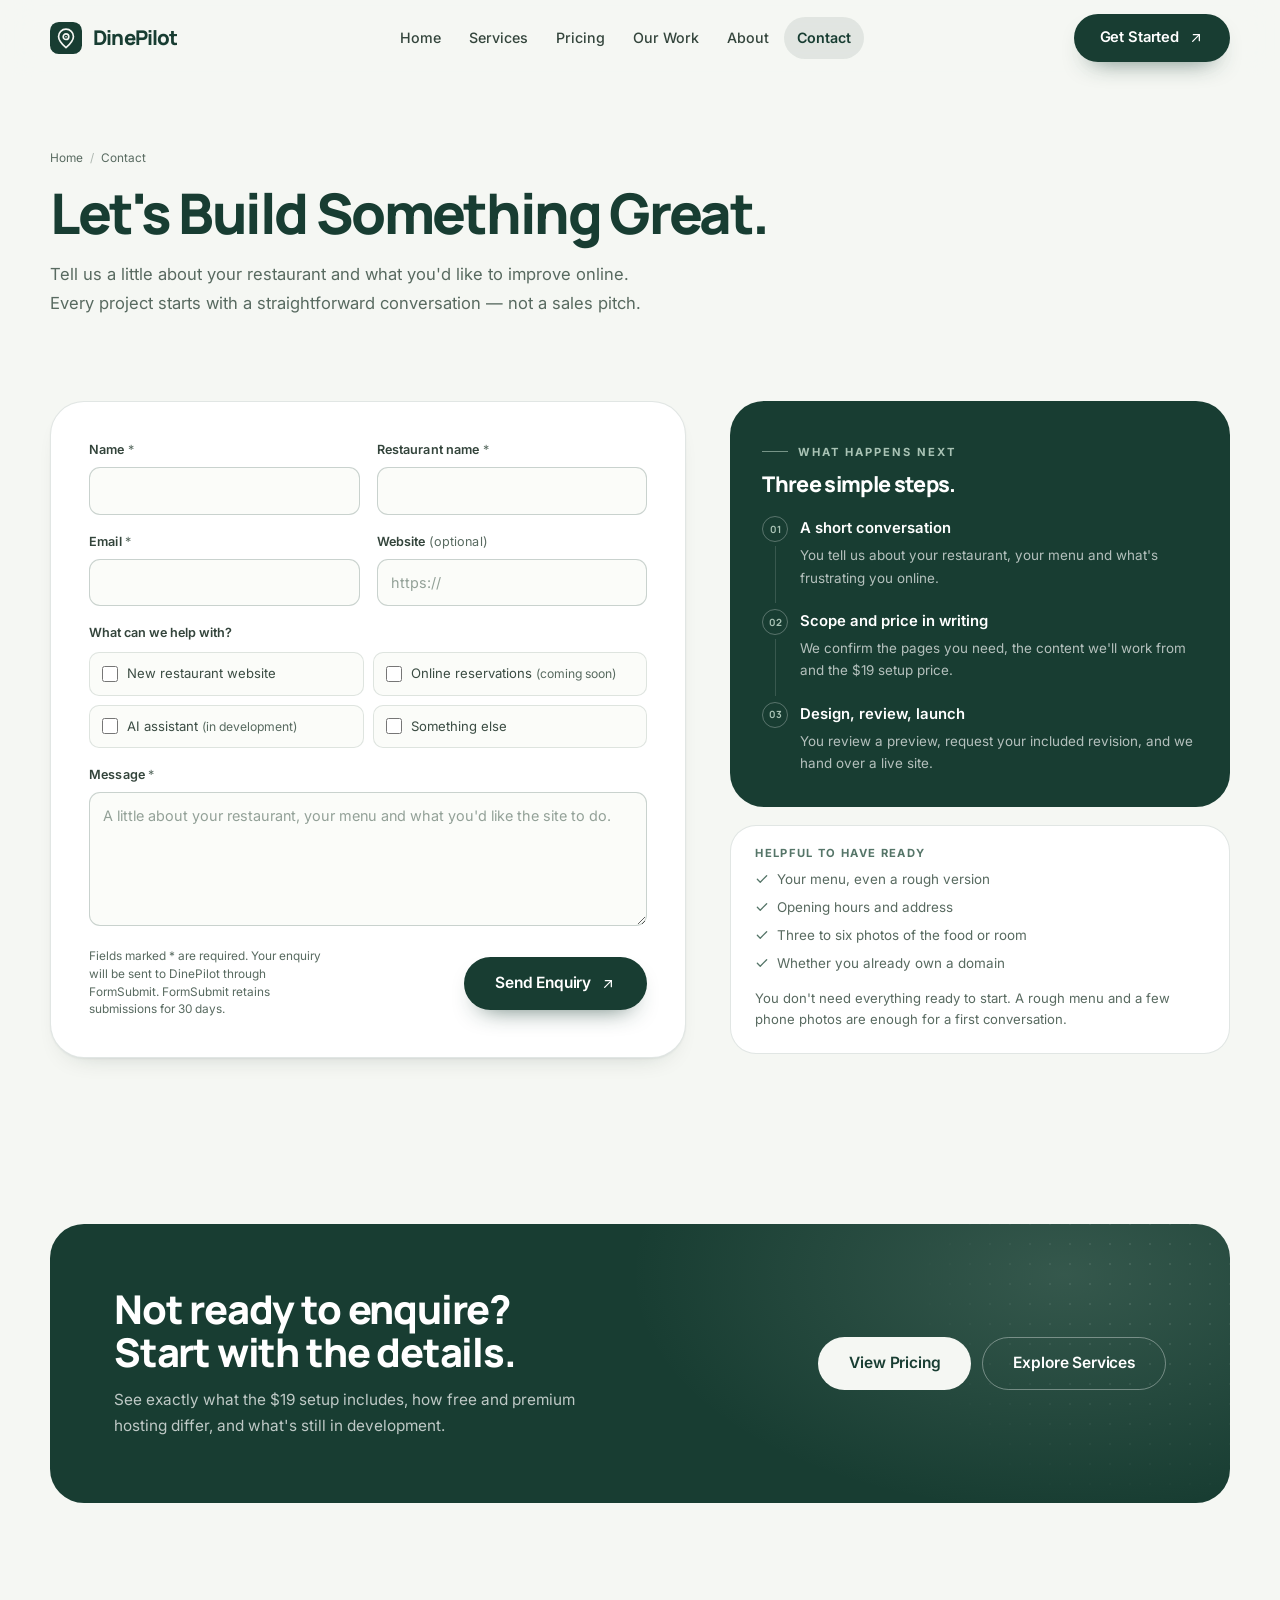
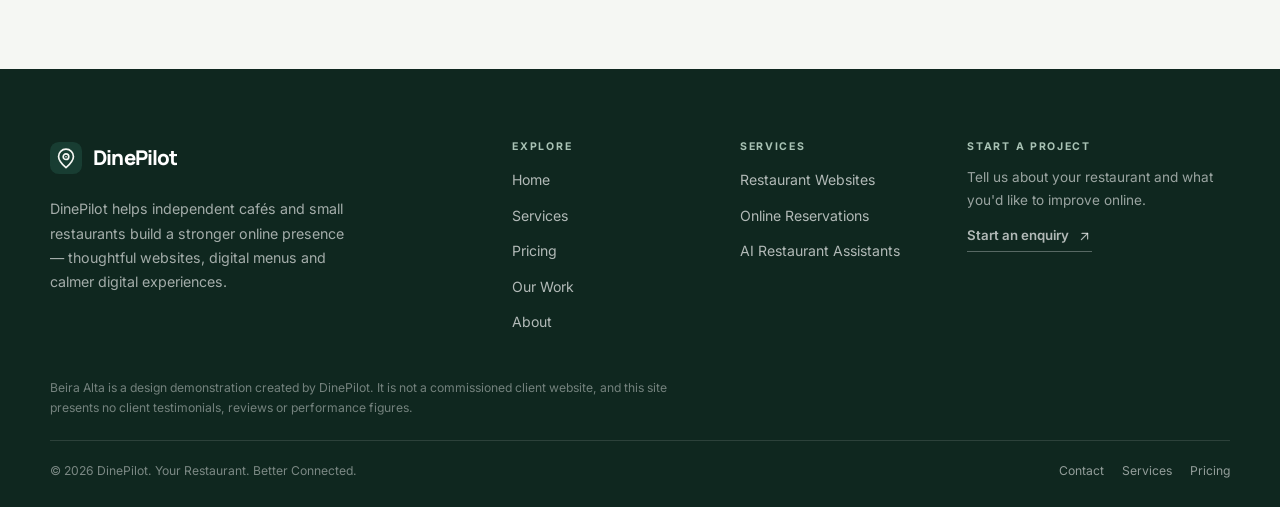
==== commit 0e3e5111: "Add files via upload" ====
--- a/contact.html
+++ b/contact.html
@@ -83,14 +83,9 @@
 
     <section class="section" style="padding-top: clamp(18px, 3vw, 32px);">
       <div class="container contact-grid">
-        <form class="form-card" data-demo-form>
-          <div class="demo-banner" role="note">
-            <svg viewBox="0 0 24 24" fill="none" stroke="currentColor" stroke-width="1.8" stroke-linecap="round" stroke-linejoin="round" aria-hidden="true"><circle cx="12" cy="12" r="9"/><path d="M12 11v5M12 8h.01"/></svg>
-            <div>
-              <strong>Demo form — not connected to an inbox.</strong>
-              This site is a demonstration build. Submitting won't send a message or store your details.
-            </div>
-          </div>
+        <form class="form-card" action="https://formsubmit.co/asahixabhi07@gmail.com" method="POST">
+          <input type="hidden" name="_subject" value="New DinePilot website enquiry">
+          <input type="text" name="_honey" tabindex="-1" autocomplete="off" aria-hidden="true" style="display:none">
 
           <div class="form-grid">
             <div class="field">
@@ -139,13 +134,12 @@
           </div>
 
           <div class="form-footer">
-            <p>Fields marked * are required. This demo form does not transmit or store any data.</p>
+            <p>Fields marked * are required. Your enquiry will be sent to DinePilot through FormSubmit. FormSubmit retains submissions for 30 days.</p>
             <button class="btn btn--primary btn--lg" type="submit">
               Send Enquiry
               <svg viewBox="0 0 24 24" fill="none" stroke="currentColor" stroke-width="1.9" stroke-linecap="round" stroke-linejoin="round" aria-hidden="true"><path d="M7 17 17 7"/><path d="M8 7h9v9"/></svg>
             </button>
           </div>
-          <div class="form-status" role="status" aria-live="polite" data-form-status></div>
         </form>
 
         <aside>
